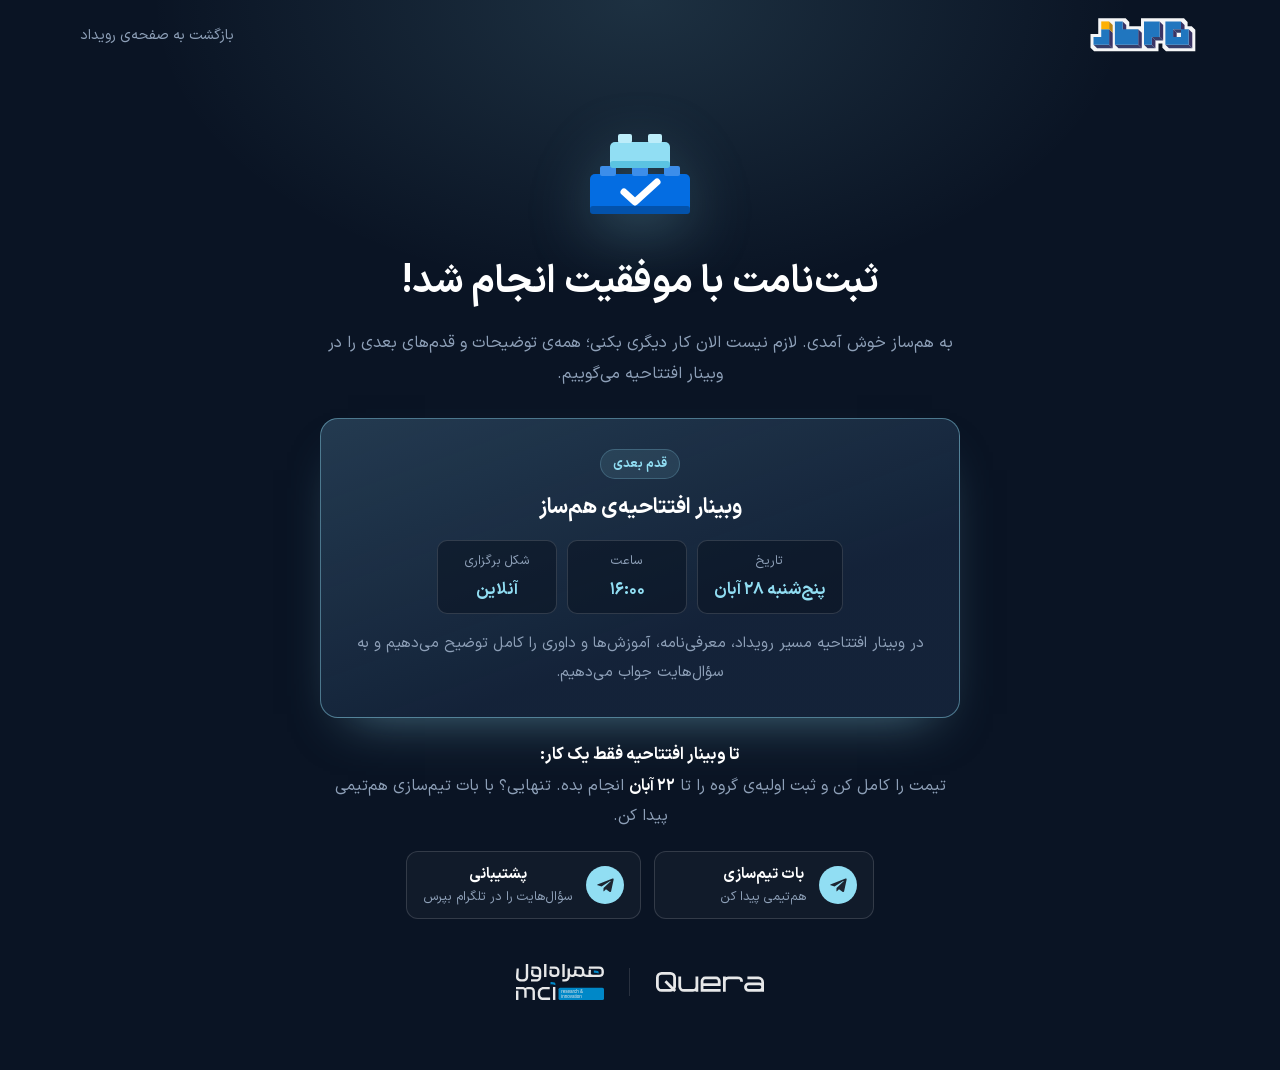
==== success.html @ f6aba2a2 "Rename opening to opening webinar; unify sponsor logos with the dark theme Co-Authored-By: Claude Op" ====
<!doctype html>
<html lang="fa" dir="rtl">
<head>
  <meta charset="utf-8">
  <meta name="viewport" content="width=device-width, initial-scale=1">
  <title>ثبت‌نامت انجام شد | هم‌ساز</title>
  <meta name="robots" content="noindex">
  <meta name="theme-color" content="#0A1424">
  <link rel="icon" href="assets/logos/hamsaz-icon.svg" type="image/svg+xml">
  <link rel="preload" href="assets/fonts/IRANSansX-Regular.woff2" as="font" type="font/woff2" crossorigin>
  <link rel="preload" href="assets/fonts/IRANSansX-Bold.woff2" as="font" type="font/woff2" crossorigin>
  <link rel="stylesheet" href="assets/css/style.css">
</head>
<body class="done-page">

  <header class="nav is-scrolled" id="nav">
    <div class="container nav__inner done__nav">
      <a href="./" class="brand" aria-label="هم‌ساز">
        <img src="assets/logos/hamsaz-logo.svg" alt="هم‌ساز" class="brand__logo" width="812" height="291">
      </a>
      <a href="./" class="done__back">بازگشت به صفحه‌ی رویداد</a>
    </div>
  </header>

  <main class="done">
    <div class="container done__inner">
      <div class="done__badge" aria-hidden="true">
        <svg viewBox="0 0 120 96">
          <!-- two stacked bricks with a check -->
          <rect x="10" y="44" width="100" height="40" rx="5" fill="#046DE2"/>
          <rect x="10" y="76" width="100" height="8" rx="3" fill="#0352AB"/>
          <rect x="20" y="36" width="16" height="10" rx="2" fill="#3D8EEA"/>
          <rect x="52" y="36" width="16" height="10" rx="2" fill="#3D8EEA"/>
          <rect x="84" y="36" width="16" height="10" rx="2" fill="#3D8EEA"/>
          <rect x="30" y="12" width="60" height="26" rx="5" fill="#91DEF3"/>
          <rect x="30" y="31" width="60" height="7" rx="3" fill="#5BC3E2"/>
          <rect x="38" y="4" width="14" height="9" rx="2" fill="#BDEDFA"/>
          <rect x="68" y="4" width="14" height="9" rx="2" fill="#BDEDFA"/>
          <path d="M44 62 l11 10 l22 -20" fill="none" stroke="#fff" stroke-width="7" stroke-linecap="round" stroke-linejoin="round"/>
        </svg>
      </div>

      <h1 class="done__title">ثبت‌نامت با موفقیت انجام شد!</h1>
      <p class="done__lead">به هم‌ساز خوش آمدی. لازم نیست الان کار دیگری بکنی؛ همه‌ی توضیحات و قدم‌های بعدی را در وبینار افتتاحیه می‌گوییم.</p>

      <section class="webinar" aria-label="وبینار افتتاحیه">
        <span class="label-brick">قدم بعدی</span>
        <h2>وبینار افتتاحیه‌ی هم‌ساز</h2>
        <dl class="webinar__when">
          <div><dt>تاریخ</dt><dd>پنج‌شنبه ۲۸ آبان</dd></div>
          <div><dt>ساعت</dt><dd>۱۶:۰۰</dd></div>
          <div><dt>شکل برگزاری</dt><dd>آنلاین</dd></div>
        </dl>
        <p>در وبینار افتتاحیه مسیر رویداد، معرفی‌نامه، آموزش‌ها و داوری را کامل توضیح می‌دهیم و به سؤال‌هایت جواب می‌دهیم.</p>
      </section>

      <div class="done__todo">
        <h3>تا وبینار افتتاحیه فقط یک کار:</h3>
        <p>تیمت را کامل کن و ثبت اولیه‌ی گروه را تا <b>۲۲ آبان</b> انجام بده. تنهایی؟ با بات تیم‌سازی هم‌تیمی پیدا کن.</p>
      </div>

      <div class="footer__tg done__links">
        <a href="#" class="tg-link" data-link="teamBot">
          <span class="tg-link__icon" aria-hidden="true"><svg viewBox="0 0 24 24"><path d="M9.04 15.47 8.9 19.5c.47 0 .67-.2.91-.44l2.18-2.09 4.52 3.31c.83.46 1.42.22 1.64-.77l2.97-13.93c.27-1.23-.44-1.71-1.25-1.41L2.4 10.97c-1.2.47-1.18 1.14-.2 1.44l4.46 1.39 10.35-6.53c.49-.32.93-.14.56.18z"/></svg></span>
          <span class="tg-link__text"><b>بات تیم‌سازی</b><small>هم‌تیمی پیدا کن</small></span>
        </a>
        <a href="#" class="tg-link" data-link="supportTelegram">
          <span class="tg-link__icon" aria-hidden="true"><svg viewBox="0 0 24 24"><path d="M9.04 15.47 8.9 19.5c.47 0 .67-.2.91-.44l2.18-2.09 4.52 3.31c.83.46 1.42.22 1.64-.77l2.97-13.93c.27-1.23-.44-1.71-1.25-1.41L2.4 10.97c-1.2.47-1.18 1.14-.2 1.44l4.46 1.39 10.35-6.53c.49-.32.93-.14.56.18z"/></svg></span>
          <span class="tg-link__text"><b>پشتیبانی</b><small>سؤال‌هایت را در تلگرام بپرس</small></span>
        </a>
      </div>

      <div class="done__orgs">
        <img src="assets/logos/quera.svg" alt="کوئرا" class="logo-white">
        <span aria-hidden="true"></span>
        <img src="assets/logos/mci-ri.svg" alt="مرکز نوآوری همراه اول">
      </div>
    </div>
  </main>

  <script src="assets/js/main.js"></script>
</body>
</html>
---- assets/css/style.css ----
/* =========================================================
   هم‌ساز — رویداد استارتاپی کوئرا × همراه اول
   تم: تیره، با رنگ‌های کوئرا و آجرهای لگو
   ========================================================= */

:root {
  /* brand */
  --cyan: #91DEF3;      /* کوئرا — برند ۲۰۰ (رنگ اصلی تم دارک) */
  --cyan-d: #5BC3E2;
  --cyan-l: #BDEDFA;
  --teal: #0E7EAA;      /* کوئرا — برند ۵۰۰ */
  --teal-d: #005A80;
  --teal-l: #1B8FBF;
  --blue: #046DE2;      /* همراه اول */
  --blue-d: #0352AB;
  --blue-l: #3D8EEA;

  /* dark surfaces */
  --bg: #0A1424;
  --bg-2: #0D1A2D;
  --surface: #111F35;
  --surface-2: #172A45;
  --line: rgba(255, 255, 255, .08);
  --line-2: rgba(255, 255, 255, .14);
  --text: #E6EEF8;
  --muted: #8EA0B8;
  --ink: #1D2531;       /* متن روی دکمه‌ی برند در تم دارک */
  --danger: #FF6B7A;

  --radius: 14px;
  --gutter: clamp(20px, 6.25vw, 80px); /* فاصله‌ی محتوا از لبه‌ی صفحه */
  --ease: cubic-bezier(.2, .8, .2, 1);

  /* one stud, used as a mask tile (26px wide) */
  --stud: url("data:image/svg+xml,%3Csvg xmlns='http://www.w3.org/2000/svg' width='26' height='9'%3E%3Crect x='5' y='0' width='16' height='12' rx='3'/%3E%3C/svg%3E");
}

/* IRANSansX — فونت رسمی کوئرا */
@font-face { font-family: "IRANSansX"; src: url("../fonts/IRANSansX-Light.woff2") format("woff2"); font-weight: 300; font-display: swap; }
@font-face { font-family: "IRANSansX"; src: url("../fonts/IRANSansX-Regular.woff2") format("woff2"); font-weight: 400; font-display: swap; }
@font-face { font-family: "IRANSansX"; src: url("../fonts/IRANSansX-Medium.woff2") format("woff2"); font-weight: 500; font-display: swap; }
@font-face { font-family: "IRANSansX"; src: url("../fonts/IRANSansX-Bold.woff2") format("woff2"); font-weight: 700; font-display: swap; }

*, *::before, *::after { box-sizing: border-box; }
html { scroll-behavior: smooth; scroll-padding-top: 80px; overflow-x: clip; color-scheme: dark; }
body {
  margin: 0;
  font-family: "IRANSansX", Tahoma, sans-serif;
  color: var(--text);
  background: var(--bg);
  line-height: 1.9;
  overflow-x: clip;
  -webkit-font-smoothing: antialiased;
}
img { max-width: 100%; display: block; }
a { color: inherit; text-decoration: none; }
h1, h2, h3 { margin: 0; line-height: 1.35; color: #fff; }
p { margin: 0; }
ul, ol, dl, dd { margin: 0; padding: 0; list-style: none; }
b { color: #fff; }
[hidden] { display: none !important; }
::selection { background: var(--cyan); color: var(--ink); }

.container { width: min(1200px, 100% - 2 * var(--gutter)); margin-inline: auto; }
.container--narrow { width: min(800px, 100% - 2 * var(--gutter)); }

/* logos are dark/colored artwork; show them as white on the dark theme */
.logo-white { filter: brightness(0) invert(1); }

/* ---------- brick ---------- */
.brick {
  --c: var(--blue); --d: var(--blue-d); --l: var(--blue-l); --fg: #fff;
  --w: 2;
  position: relative; display: inline-grid; place-items: center;
  width: calc(var(--w) * 26px); height: 24px; margin-top: 9px;
  background: var(--c); color: var(--fg); font-weight: 700; line-height: 1;
  border-radius: 4px;
  box-shadow: inset 0 -5px 0 var(--d), inset 0 1px 0 rgba(255, 255, 255, .25);
}
.brick::before {
  content: ""; position: absolute; left: 0; right: 0; top: -8px; height: 9px;
  background: linear-gradient(var(--l), var(--c));
  -webkit-mask: var(--stud) 0 0 / 26px 9px space no-repeat;
  mask: var(--stud) 0 0 / 26px 9px space no-repeat;
}
.brick--cyan { --c: var(--cyan); --d: var(--cyan-d); --l: var(--cyan-l); --fg: var(--ink); }
.brick--teal { --c: var(--teal); --d: var(--teal-d); --l: var(--teal-l); }
.brick--slate { --c: #24395A; --d: #1A2B45; --l: #304A70; --fg: var(--text); }

.brick-stack { display: inline-grid; justify-items: start; }
.brick-stack .brick:first-child { z-index: 1; }
.brick-stack .brick + .brick { margin-top: 0; }

.label-brick {
  display: inline-block; padding: .2rem .75rem; font-size: .8rem; font-weight: 700; line-height: 1.7;
  background: rgba(145, 222, 243, .1); color: var(--cyan); border: 1px solid rgba(145, 222, 243, .22); border-radius: 999px;
}

/* ---------- buttons ----------
   ارتفاع‌ها مضرب ۸: کوچک ۳۲، معمولی ۴۰، بزرگ ۴۸ پیکسل */
.btn {
  --c: var(--surface-2); --fg: var(--text);
  display: inline-flex; align-items: center; justify-content: center; gap: .5rem;
  height: 40px; padding: 0 1.25rem; margin: 0;
  font: inherit; font-size: .95rem; font-weight: 500; line-height: 1; color: var(--fg); background: var(--c);
  border: 0; border-radius: 8px; cursor: pointer; white-space: nowrap;
  transition: transform .2s var(--ease), box-shadow .2s var(--ease), filter .2s, background .2s;
}
.btn:hover { transform: translateY(-1px); filter: brightness(1.08); }
.btn:active { transform: translateY(0); filter: brightness(.96); }
.btn:focus-visible { outline: 2px solid var(--cyan); outline-offset: 3px; }
.btn--primary { --c: var(--cyan); --fg: var(--ink); box-shadow: 0 10px 30px -12px rgba(145, 222, 243, .55); }
.btn--primary:hover { box-shadow: 0 14px 34px -12px rgba(145, 222, 243, .7); }
.btn--ghost { --c: transparent; box-shadow: inset 0 0 0 1px var(--line-2); }
.btn--ghost:hover { --c: rgba(255, 255, 255, .05); }
.btn--sm { height: 32px; padding: 0 .9rem; font-size: .88rem; border-radius: 6px; }
.btn--lg { height: 48px; padding: 0 1.6rem; font-size: 1rem; }
.btn--block { width: 100%; }

/* ---------- nav ---------- */
.nav { position: fixed; inset: 0 0 auto 0; z-index: 50; padding: 16px 0; transition: background .25s, box-shadow .25s, padding .25s; }
.nav.is-scrolled { background: rgba(10, 20, 36, .85); backdrop-filter: blur(14px); box-shadow: 0 1px 0 var(--line); padding: 8px 0; }
.nav__inner { display: flex; align-items: center; justify-content: space-between; gap: 1rem; }
.brand { display: inline-flex; align-items: center; gap: .55rem; }
.brand__logo { height: 40px; width: auto; }
.nav__links { display: flex; align-items: center; justify-content: flex-start; gap: .2rem; flex: 1; margin-inline-start: 1.5rem; }
.nav__links a:not(.btn) { font-weight: 500; font-size: .95rem; padding: .35rem .8rem; border-radius: 6px; color: var(--muted); transition: color .2s, background .2s; }
.nav__links a:not(.btn):hover { color: #fff; background: rgba(255, 255, 255, .05); }
.nav__cta { margin-inline-start: auto; }
.nav__burger { display: none; width: 44px; height: 44px; padding: 11px; background: none; border: 0; cursor: pointer; }
.nav__burger span { display: block; height: 2px; background: var(--text); border-radius: 2px; margin: 5px 0; }
.nav__cta-mobile { display: none; }

/* ---------- hero ---------- */
.hero {
  position: relative; padding: 104px 0 48px; overflow: hidden;
  /* هیرو تا پایین نمای اول کشیده می‌شود تا نوار برگزارکنندگان درست زیر آن، در لبه‌ی پایین صفحه، دیده شود */
  min-height: calc(100svh - var(--orgs-h, 100px)); display: flex; flex-direction: column; justify-content: center;
  background:
    radial-gradient(700px 420px at 20% 30%, rgba(145, 222, 243, .14), transparent 70%),
    radial-gradient(600px 400px at 85% 10%, rgba(4, 109, 226, .18), transparent 70%),
    var(--bg);
}
.hero::before {
  /* faint baseplate studs */
  content: ""; position: absolute; inset: 0; pointer-events: none;
  background-image: radial-gradient(rgba(255, 255, 255, .06) 1.6px, transparent 2px);
  background-size: 28px 28px;
  mask-image: radial-gradient(ellipse at 30% 40%, #000 10%, transparent 65%);
  -webkit-mask-image: radial-gradient(ellipse at 30% 40%, #000 10%, transparent 65%);
}
.hero__inner { position: relative; display: grid; grid-template-columns: max-content minmax(0, 1fr); gap: 3rem; align-items: center; }
.hero__title {
  font-size: clamp(2.1rem, 5vw, 3.25rem); font-weight: 700; line-height: 1.4; white-space: nowrap;
  margin: 1.1rem 0 .9rem; color: #fff;
}
.hero .label-brick { font-weight: 400; }
.hero__title em {
  font-style: normal; color: var(--cyan);
  background: linear-gradient(270deg, var(--cyan-l) 0%, var(--cyan) 40%, var(--blue-l) 100%);
  -webkit-background-clip: text; background-clip: text; -webkit-text-fill-color: transparent;
}
.hero__alt { display: inline-block; margin-top: 1rem; color: var(--muted); font-size: 13px; }
.hero__alt a { color: var(--cyan); text-decoration: underline; text-underline-offset: 4px; }
.hero__lead { font-size: 1.125rem; color: var(--muted); max-width: 34rem; }
.hero__actions { display: flex; flex-wrap: wrap; gap: .75rem; margin-top: 2rem; }
.orgs { border-block: 1px solid var(--line); background: rgba(255, 255, 255, .015); }
.orgs__inner { display: flex; flex-wrap: wrap; align-items: center; justify-content: center; gap: .8rem 2rem; padding-block: 1.6rem; }
.orgs__label { color: var(--muted); font-size: .85rem; }
.partners__logos { display: flex; align-items: center; gap: 1.6rem; }
.partners__quera { height: 26px; width: auto; }
.partners__hamrah { height: 46px; width: auto; }
.partners__dot { width: 1px; height: 34px; background: var(--line-2); }

.hero__visual { display: grid; place-items: center end; } /* در RTL یعنی چسبیده به لبه‌ی چپ گرید */
.rocket-svg { width: min(300px, 100%); height: auto; overflow: visible; filter: drop-shadow(0 30px 40px rgba(145, 222, 243, .12)); }
.rocket { animation: hover 3.5s ease-in-out infinite; }
@keyframes hover { 50% { transform: translateY(-10px); } }
.flame { transform-box: fill-box; transform-origin: top center; animation: flame .35s ease-in-out infinite alternate; }
@keyframes flame { to { transform: scaleY(.8) scaleX(.92); } }
.float-a { animation: float 6s ease-in-out infinite; opacity: .9; }
.float-b { animation: float 5s ease-in-out infinite reverse; opacity: .9; }
@keyframes float { 50% { transform: translateY(-8px); } }

/* ---------- sections ---------- */
.section { padding: 84px 0; }
.section--tint { background: var(--bg-2); border-block: 1px solid var(--line); }
.section__head { text-align: center; max-width: 660px; margin: 0 auto 2.4rem; }
.section__head h2 { font-size: clamp(1.5rem, 3.4vw, 2.2rem); font-weight: 700; margin: .9rem 0 .6rem; }
.section__head p { color: var(--muted); font-size: 1.02rem; }

.card {
  background: var(--surface); border: 1px solid var(--line); border-radius: var(--radius); padding: 1.7rem;
  transition: transform .25s var(--ease), border-color .25s, background .25s;
}
.card:hover { transform: translateY(-3px); border-color: rgba(145, 222, 243, .35); background: var(--surface-2); }

/* about */
.features { display: grid; grid-template-columns: repeat(5, 1fr); gap: 1.5rem; text-align: center; }
.features li { display: grid; justify-items: center; gap: .1rem; }
.features .brick { margin-bottom: .6rem; }
.features b { font-weight: 700; }
.features small { color: var(--muted); font-size: .88rem; }

/* tracks */
.tracks { display: grid; grid-template-columns: repeat(3, 1fr); gap: 1.2rem; }
.track h3 { font-size: 1.1rem; font-weight: 700; margin: 1rem 0 .4rem; display: flex; flex-wrap: wrap; align-items: baseline; gap: .5rem; }
.track h3 small { font-size: .75rem; font-weight: 500; color: var(--cyan); direction: ltr; letter-spacing: .3px; }
.track p { color: var(--muted); font-size: .93rem; }
.track--open { border-style: dashed; border-color: var(--line-2); background: transparent; }

/* timeline */
.timeline { position: relative; --p: 0; }
.timeline::before, .timeline::after {
  content: ""; position: absolute; right: 26px; width: 2px; margin-right: -1px; top: 24px;
}
.timeline::before { bottom: 24px; background: var(--line-2); }
.timeline::after { height: calc(var(--p) * (100% - 48px)); background: linear-gradient(var(--teal), var(--cyan)); box-shadow: 0 0 12px rgba(145, 222, 243, .5); transition: height .1s linear; }
.step { position: relative; display: grid; grid-template-columns: 52px 1fr auto; gap: 1.4rem; align-items: start; padding-bottom: 1.6rem; }
.step:last-child { padding-bottom: 0; }
.step__num { --w: 2; height: 34px; font-size: 1rem; z-index: 1; transition: background .3s, color .3s; }
.step:not(.is-active) .step__num { --c: var(--surface-2); --d: #0F1E33; --l: #22385A; --fg: var(--muted); }
.step h3 { font-size: 1.08rem; font-weight: 700; }
.step p { color: var(--muted); font-size: .94rem; }
.step time { font-size: .8rem; color: var(--muted); border: 1px solid var(--line-2); padding: .05rem .7rem; border-radius: 999px; white-space: nowrap; margin-top: .3rem; }


/* faq */
.faq { display: grid; gap: .7rem; }
.qa { background: var(--surface); border: 1px solid var(--line); border-radius: 12px; transition: border-color .2s; }
.qa[open] { border-color: rgba(145, 222, 243, .3); }
.qa summary {
  list-style: none; cursor: pointer; padding: 1rem 1.3rem; font-weight: 700; color: #fff;
  display: flex; justify-content: space-between; align-items: center; gap: 1rem;
}
.qa summary::-webkit-details-marker { display: none; }
.qa summary::after {
  content: "+"; flex: none; width: 28px; height: 28px; border-radius: 6px; display: grid; place-items: center;
  background: rgba(255, 255, 255, .05); color: var(--cyan); font-size: 1.2rem; transition: transform .25s var(--ease), background .25s, color .25s;
}
.qa[open] summary::after { transform: rotate(45deg); background: var(--cyan); color: var(--ink); }
.qa p { padding: 0 1.3rem 1.2rem; color: var(--muted); }

/* footer */
.footer { background: #070F1C; padding: 90px 0 2rem; border-top: 1px solid var(--line); }
.cta { text-align: center; display: grid; justify-items: center; gap: 1rem; padding-bottom: 4rem; }
.cta p { color: var(--muted); max-width: 32rem; }
.cta h2 { font-size: clamp(1.7rem, 4vw, 2.5rem); font-weight: 700; }
.footer__orgs { display: flex; align-items: center; gap: 1.6rem; margin-top: 1.2rem; }
.footer__orgs a { transition: opacity .2s; }
.footer__orgs a:hover img { opacity: 1; }
.footer__orgs img { height: 22px; width: auto; }
.footer__orgs a + a img { height: 38px; }

/* ---------- content blocks added from the event brief ---------- */
.key-dates { display: flex; flex-wrap: wrap; align-items: center; row-gap: .4rem; margin-top: 1.4rem; }
.key-dates > div { display: flex; align-items: baseline; gap: .4rem; padding-inline: 1rem; line-height: 1.6; }
.key-dates > div:first-child { padding-inline-start: 0; }
.key-dates > div + div { border-inline-start: 1px solid var(--line-2); }
.key-dates dt { font-size: .85rem; color: var(--muted); }
.key-dates dd { font-weight: 700; color: #fff; }

.infobar {
  position: relative; display: flex; flex-wrap: wrap; justify-content: center; gap: .6rem 0; margin-top: 3rem;
  background: rgba(17, 31, 53, .7); border: 1px solid var(--line); border-radius: var(--radius); padding: 1rem .6rem;
  backdrop-filter: blur(8px);
}
.infobar li { padding: .2rem 1.1rem; font-weight: 700; font-size: .95rem; color: #fff; }
.infobar li + li { border-inline-start: 1px solid var(--line-2); }

.about-grid { display: grid; grid-template-columns: repeat(3, 1fr); gap: 1.4rem; }
.stage-grid { display: grid; grid-template-columns: 1fr 1fr; gap: 1.4rem; align-items: start; }
.about-grid h3, .stage h3, .res-grid h3 { font-size: 1.2rem; font-weight: 700; margin: 1rem 0 .4rem; }
.about-grid p, .res-grid p { color: var(--muted); }
.subhead { text-align: center; font-size: 1.2rem; font-weight: 700; margin: 3.5rem 0 1.8rem; }

.who-grid { display: grid; grid-template-columns: repeat(3, 1fr); gap: 1.4rem; }
.who { display: grid; gap: 1rem; align-content: start; }
.who h3 { font-size: 1.1rem; font-weight: 700; margin-bottom: .3rem; }
.who p { color: var(--muted); font-size: .95rem; }


.stage { display: grid; align-content: start; justify-items: start; }
.stage__list { display: grid; gap: .3rem; margin-bottom: 1.2rem; color: var(--muted); }
.stage__list li::before {
  content: ""; display: inline-block; width: 6px; height: 6px; border-radius: 1px; background: var(--cyan); margin-inline-end: .6rem; vertical-align: middle;
}
.tick-list li { position: relative; padding-inline-start: 1rem; }
.tick-list li::before {
  content: ""; position: absolute; inset-inline-start: 0; top: .78em; width: 6px; height: 6px; border-radius: 1px; background: var(--cyan);
}
.stage__facts { display: flex; flex-wrap: wrap; gap: .6rem 1.6rem; margin-bottom: 1rem; }
.stage__facts dt { font-size: .78rem; color: var(--muted); }
.stage__facts dd { font-weight: 700; }
.note { text-align: center; color: var(--muted); font-size: .92rem; margin-top: 2rem; }

.eval-grid { display: grid; grid-template-columns: 1fr 1fr; gap: 1.4rem; align-items: start; }
.eval__step {
  display: grid; place-items: center; width: 34px; height: 34px; border-radius: 8px;
  background: rgba(145, 222, 243, .12); color: var(--cyan); font-weight: 700;
}
.eval h3 { font-size: 1.12rem; font-weight: 700; margin: .9rem 0 .7rem; }
.tick-list { display: grid; gap: .35rem; color: var(--muted); font-size: .95rem; }

.res-grid { display: grid; grid-template-columns: repeat(3, 1fr); gap: 1.4rem; }
.chips { display: flex; flex-wrap: wrap; gap: .5rem; }
.chips li { font-size: .86rem; padding: .15rem .75rem; border-radius: 999px; border: 1px solid var(--line-2); color: var(--text); }


.rules__more { text-align: center; margin-top: 1.6rem; }
.rules__more a, .qa a { color: var(--cyan); }

.org-logos { display: flex; justify-content: center; align-items: center; gap: 3rem; margin-bottom: 2.6rem; flex-wrap: wrap; }
.org-logos img:first-child { height: 34px; width: auto; }
.org-logos img:last-child { height: 60px; width: auto; }
.org-logos span { width: 1px; height: 44px; background: var(--line-2); }
.records__intro { text-align: center; color: var(--muted); margin-bottom: 1.2rem; }
.records { display: grid; grid-template-columns: repeat(3, 1fr); gap: 1.4rem; text-align: center; }
.records > div { padding: 1.4rem; border: 1px solid var(--line); border-radius: var(--radius); background: var(--surface); }
.records dt { color: var(--muted); font-size: .92rem; margin-bottom: .3rem; }
.records dd { color: var(--muted); font-size: .9rem; }
.records b { display: block; font-size: 2rem; font-weight: 700; color: var(--cyan); line-height: 1.4; }

.footer__grid { display: grid; grid-template-columns: 2fr 1fr; gap: 2rem; border-top: 1px solid var(--line); padding-top: 2rem; }
.footer__links { display: grid; gap: .5rem; align-content: start; }
.footer__links a { color: var(--muted); font-size: .92rem; transition: color .2s; }
.footer__links a:hover { color: #fff; }

/* ---------- v2 content blocks ---------- */
.notice {
  margin: 2rem auto 0; max-width: 820px; text-align: center; color: var(--muted); font-size: .95rem;
  background: rgba(145, 222, 243, .06); border: 1px solid rgba(145, 222, 243, .2); border-radius: 12px; padding: .9rem 1.2rem;
}
.notice b { color: var(--cyan); }

.team-grid { display: grid; grid-template-columns: 1fr 1fr; gap: 1.4rem; margin-top: 1.4rem; }
.team { display: grid; align-content: start; justify-items: start; gap: .5rem; }
.team h3 { font-size: 1.1rem; font-weight: 700; }
.team p { color: var(--muted); font-size: .95rem; }

.facts { display: grid; grid-template-columns: repeat(4, 1fr); gap: .8rem; margin-top: 1.4rem; }
.facts > div { background: rgba(255, 255, 255, .03); border: 1px solid var(--line); border-radius: 10px; padding: .7rem 1rem; }
.facts dt { font-size: .8rem; color: var(--muted); }
.facts dd { font-weight: 700; color: #fff; }

/* expandable details */
.more { margin-top: 1.4rem; background: var(--surface); border: 1px solid var(--line); border-radius: 12px; }
.more[open] { border-color: rgba(145, 222, 243, .3); }
.more > summary {
  list-style: none; cursor: pointer; padding: .85rem 1.2rem; font-weight: 700; color: var(--cyan);
  display: flex; justify-content: space-between; align-items: center; gap: 1rem;
}
.more > summary::-webkit-details-marker { display: none; }
.more > summary::after { content: "+"; flex: none; font-size: 1.2rem; line-height: 1; transition: transform .25s var(--ease); }
.more[open] > summary::after { transform: rotate(45deg); }
.more > summary:focus-visible { outline: 2px solid var(--cyan); outline-offset: 2px; border-radius: 10px; }
.more__body { padding: 0 1.2rem 1.2rem; }
.more__cols { display: grid; grid-template-columns: 1fr 1fr; gap: 1.4rem 2rem; }
.more h4 { color: #fff; font-size: .98rem; margin: .4rem 0 .5rem; }
.more h4:not(:first-child) { margin-top: 1.2rem; }
.more .tick-list { font-size: .92rem; }
.more__note { color: var(--muted); font-size: .88rem; margin-top: .8rem; }
.more__lead { color: var(--text); font-size: .92rem; margin: .4rem 0 .5rem; }
.more__lead:not(:first-of-type) { margin-top: 1rem; }
/* compact variant inside cards and steps */
.more--inline { margin-top: 1rem; background: transparent; border: 0; border-top: 1px dashed var(--line-2); border-radius: 0; width: 100%; }
.more--inline[open] { border-color: var(--line-2); }
.more--inline > summary { padding: .7rem 0 .2rem; font-size: .9rem; justify-content: flex-start; }
.more--inline > summary::after { font-size: 1rem; }
.more--inline > :not(summary) { margin-top: .5rem; }

.sub-list { display: grid; gap: .55rem; font-size: .88rem; color: var(--muted); }
.sub-list b { display: block; color: var(--text); font-weight: 700; font-size: .9rem; }

.track { display: flex; flex-direction: column; }
.track__ex { color: var(--muted); font-size: .93rem; }
.track__ex span { color: var(--cyan); font-weight: 700; }
.track__note { color: var(--text); font-size: .9rem; margin-top: .6rem; }
.track .more--inline { margin-top: auto; padding-top: .6rem; }
.track .more--inline > summary { padding-top: .8rem; }

/* timeline step content */
.step__body { min-width: 0; }
.step__facts { display: grid; gap: .25rem; margin-top: .35rem; font-size: .93rem; }
.step__facts > div { display: flex; gap: .5rem; }
.step__facts dt { flex: none; color: var(--cyan); font-weight: 700; min-width: 4.4rem; }
.step__facts dd { color: var(--muted); }
.step .more--inline .tick-list { font-size: .9rem; }

/* deliverables */
.stage > p { color: var(--muted); margin-bottom: .6rem; }
.stage > .tick-list { margin-bottom: .4rem; }
.stage .btn { margin-top: 1.2rem; }
.q-list { counter-reset: q; display: grid; gap: .6rem; font-size: .88rem; color: var(--muted); }
.q-list li { counter-increment: q; position: relative; padding-inline-start: 2rem; }
.q-list li::before {
  content: counter(q, persian); position: absolute; inset-inline-start: 0; top: .1rem;
  width: 1.45rem; height: 1.45rem; border-radius: 5px; display: grid; place-items: center;
  background: rgba(145, 222, 243, .12); color: var(--cyan); font-weight: 700; font-size: .78rem; line-height: 1;
}
.q-list b { display: block; color: var(--text); font-size: .9rem; }
.q-list--compact { gap: .35rem; }
.claim { display: grid; gap: .5rem; font-size: .88rem; }
.claim li { border-radius: 10px; padding: .6rem .9rem; color: var(--muted); border: 1px solid var(--line); }
.claim b { display: block; font-size: .82rem; }
.claim--good { background: rgba(145, 222, 243, .06); }
.claim--good b { color: var(--cyan); }
.claim--bad b { color: var(--danger); }

/* training */
.res-grid > .card > p:not(.res__who) { color: var(--muted); }
.res-grid .card b { color: #fff; }
.res__who { color: var(--cyan); font-size: .88rem; font-weight: 500; margin: -.1rem 0 .9rem; }
.ws-list { display: grid; gap: .55rem; counter-reset: ws; }
.ws-list[start="4"] { counter-reset: ws 3; }
.ws-list li { counter-increment: ws; display: grid; grid-template-columns: 1.6rem 1fr auto; gap: .6rem; align-items: baseline; font-size: .93rem; }
.ws-list li::before { content: counter(ws, persian); color: var(--cyan); font-weight: 700; }
.ws-list b { font-weight: 500; color: var(--text) !important; }
.ws-list time { color: var(--muted); font-size: .8rem; white-space: nowrap; }

/* evaluation */
.eval h3 { display: flex; flex-wrap: wrap; align-items: baseline; gap: .2rem .7rem; }
.eval h3 small { font-size: .82rem; font-weight: 500; color: var(--cyan); }
.crit { display: grid; gap: .6rem; }
.crit li { display: grid; grid-template-columns: minmax(0, 11rem) 1fr 2rem; gap: .4rem .8rem; align-items: center; font-size: .92rem; }
.crit span { color: var(--text); }
.crit i { height: 10px; border-radius: 3px; background: rgba(255, 255, 255, .06); position: relative; overflow: hidden; }
.crit i::after { content: ""; position: absolute; inset-block: 0; inset-inline-start: 0; width: calc(var(--v) * 5%); background: linear-gradient(90deg, var(--teal), var(--cyan)); border-radius: 3px; }
.crit b { text-align: end; color: var(--cyan); }
.eval__note { color: var(--muted); font-size: .86rem; margin-top: 1rem; }
.split { display: flex; gap: 4px; margin-bottom: 1rem; }
.split span { flex: var(--v) 1 0; display: grid; place-items: center; height: 36px; border-radius: 6px; font-weight: 700; }
.split span:first-child { background: var(--cyan); color: var(--ink); }
.split span:last-child { background: var(--blue); color: #fff; }
.split-legend { display: grid; grid-template-columns: 1fr 1fr; gap: 1.2rem; }
.split-legend > div > b { display: block; margin-bottom: .3rem; }
.split-legend > div:first-child > b { color: var(--cyan); }
.split-legend > div:last-child > b { color: var(--blue-l); }
.split-legend p { color: var(--muted); font-size: .9rem; margin-bottom: .4rem; }
.split-legend .tick-list { font-size: .9rem; }

/* support tiers */
.tiers { display: grid; grid-template-columns: repeat(3, 1fr); gap: 1.4rem; align-items: end; }
.tier { background: var(--surface); border: 1px solid var(--line); border-radius: var(--radius); padding: 1.4rem; display: grid; gap: .8rem; height: 100%; align-content: start; }
.tier--top { border-color: rgba(145, 222, 243, .35); }
.tier h3 { font-size: 1.08rem; font-weight: 700; }
.tier .tick-list { font-size: .93rem; }
.tier__stack { display: grid; justify-items: start; }
.tier__stack .brick { width: 7.5rem; height: 30px; margin-top: 0; border-radius: 5px; }
.tier__stack .brick:first-child { margin-top: 9px; }
.tier__stack .brick + .brick::before { display: none; }
.tier__stack em { font-style: normal; font-weight: 700; }

.footer__updated { color: var(--muted); font-size: .8rem; margin-top: 1.6rem; text-align: center; }

/* mobile sticky register button */
.sticky-cta {
  display: none; position: fixed; inset: auto 0 0 0; z-index: 40; padding: .75rem var(--gutter) calc(.75rem + env(safe-area-inset-bottom));
  background: rgba(10, 20, 36, .92); backdrop-filter: blur(12px); border-top: 1px solid var(--line);
}
.sticky-cta .btn { margin-top: 0; }

/* ---------- v3: compact layout ---------- */
.card h3:has(> .brick:first-child) { display: flex; align-items: center; gap: .7rem; }
.card h3 > .brick:first-child { flex: none; margin-top: 8px; height: 22px; }
.track h3 { margin: 0 0 .5rem; }
.stage h3, .res-grid h3 { margin: 0 0 .7rem; }
.res-grid h3 { margin-bottom: .3rem; }

.who { position: relative; display: block; }
.who h3 { font-size: 1.08rem; margin-bottom: .5rem; }
.who__tag {
  position: absolute; inset-block-start: -.7rem; inset-inline-start: 1.2rem;
  font-size: .72rem; font-weight: 700; color: var(--ink); background: var(--cyan); border-radius: 5px; padding: .05rem .5rem;
}
.fine { text-align: center; color: var(--muted); font-size: .88rem; margin-top: 1rem; }

.panel {
  display: grid; grid-template-columns: 1.35fr 1fr; gap: 1.6rem; align-items: center; margin-top: 1.6rem;
  background: var(--surface); border: 1px solid var(--line); border-radius: var(--radius); padding: 1.5rem;
}
.panel__text h3 { font-size: 1.1rem; margin-bottom: .4rem; }
.panel__text p { color: var(--muted); font-size: .95rem; }
.panel .facts { grid-template-columns: 1fr 1fr; margin: 0; gap: .6rem; }

.rules { display: grid; grid-template-columns: repeat(3, 1fr); gap: 1rem; }
.rules > div { background: var(--surface); border: 1px solid var(--line); border-radius: 12px; padding: 1rem 1.2rem; }
.rules dt { color: var(--cyan); font-weight: 700; margin-bottom: .25rem; }
.rules dd { color: var(--muted); font-size: .92rem; line-height: 1.8; }
#rules .more, #rules .rules__more { max-width: 800px; margin-inline: auto; }
#rules .more { margin-top: 1.2rem; }

.footer__record { color: var(--muted); font-size: .82rem; text-align: center; margin-top: 2rem; line-height: 2; }
.footer__record b { color: var(--cyan); }
.footer__updated { margin-top: .4rem; }

@media (max-width: 960px) {
  .panel { grid-template-columns: 1fr; }
  .rules { grid-template-columns: 1fr 1fr; }
}
@media (max-width: 600px) {
  .section { padding: 56px 0; }
  .section__head { margin-bottom: 1.6rem; }
  .section__head p { font-size: .95rem; }
  .hero { padding: 96px 0 40px; }
  .infobar { margin-top: 2rem; }
  .rules { grid-template-columns: 1fr; gap: 0; background: var(--surface); border: 1px solid var(--line); border-radius: 12px; padding: .2rem 1.1rem; }
  .rules > div { background: none; border: 0; border-radius: 0; padding: .8rem 0; }
  .rules > div + div { border-top: 1px solid var(--line); }
  .rules dd { font-size: .9rem; }
  .container .infobar { display: grid; grid-template-columns: 1fr 1fr; gap: .4rem; padding: .8rem; }
  .container .infobar li { flex: none; padding: .3rem; font-size: .86rem; line-height: 1.6; display: grid; place-items: center; text-align: center; }
  .panel { padding: 1.2rem; }
  .panel .facts { grid-template-columns: 1fr 1fr; }
  .facts dd { font-size: .9rem; }
  .step { padding-bottom: 1.2rem; }
  .cta { padding-bottom: 2.6rem; }
  .footer { padding-top: 56px; }

  /* card rows become swipeable carousels with a peek of the next card */
  .container .swipe {
    display: grid; grid-auto-flow: column; grid-template-columns: none; grid-auto-columns: 84%;
    gap: .8rem; align-items: start; overflow-x: auto; overscroll-behavior-x: contain;
    scroll-snap-type: x mandatory; scroll-padding-inline: var(--gutter);
    margin-inline: calc(-1 * var(--gutter)); padding: .9rem var(--gutter) .9rem; scrollbar-width: none;
  }
  .swipe::-webkit-scrollbar { display: none; }
  .swipe > * { scroll-snap-align: start; }
  .swipe .card:hover { transform: none; }
  .container .tiers.swipe { align-items: stretch; }
  .swipe-hint { display: block; }
}
.swipe-hint { display: none; text-align: center; color: var(--muted); font-size: .78rem; margin-top: -.3rem; }

/* ---------- v4: lean landing ---------- */
.pills { display: flex; flex-wrap: wrap; justify-content: center; gap: .6rem; margin-top: 1.6rem; }
.pills li { font-size: .9rem; font-weight: 500; color: var(--text); border: 1px solid var(--line-2); background: rgba(255, 255, 255, .03); border-radius: 999px; padding: .3rem 1rem; }
.fields { display: grid; grid-template-columns: repeat(3, 1fr); gap: 1rem; }
.field { background: var(--surface); border: 1px solid var(--line); border-radius: 12px; padding: 1.1rem 1.3rem; transition: border-color .25s; }
.field:hover { border-color: rgba(145, 222, 243, .35); }
.field h3 { display: flex; align-items: center; gap: .6rem; font-size: 1.02rem; margin-bottom: .3rem; }
.field h3 .brick { flex: none; margin-top: 8px; height: 20px; }
.field p { color: var(--muted); font-size: .9rem; }
.field--open { border-style: dashed; background: transparent; }
.tier .tick-list li + li { margin-top: .25rem; }
@media (max-width: 960px) { .fields { grid-template-columns: 1fr 1fr; } }
@media (max-width: 600px) {
  .fields { grid-template-columns: 1fr; gap: .6rem; }
  .field { padding: .9rem 1.1rem; }
  .pills li { font-size: .84rem; }
}

/* hero CTAs: 56px on desktop */
@media (min-width: 961px) { .hero__actions .btn--lg { height: 56px; padding: 0 2rem; font-size: 1.05rem; border-radius: 10px; } }

/* موبایل: بدون نوار اسکرول (صفحه و کارت‌های کشیدنی)؛ اسکرول با لمس کار می‌کند */
@media (max-width: 760px) {
  html, body, .swipe { scrollbar-width: none; -ms-overflow-style: none; }
  html::-webkit-scrollbar, body::-webkit-scrollbar, .swipe::-webkit-scrollbar { display: none; width: 0; height: 0; }
}

/* هدر موبایل: منو راست، هم‌ساز وسط، ثبت‌نام چپ */
@media (max-width: 760px) {
  .nav__inner { display: grid; grid-template-columns: 1fr auto 1fr; align-items: center; gap: .5rem; }
  .nav__burger { order: 1; justify-self: start; margin-inline-start: -10px; }
  .brand { order: 2; justify-self: center; }
  .nav__cta-mobile { display: inline-flex; order: 3; justify-self: end; grid-column: 3; }
  .nav__links .nav__cta { display: none; }
}

/* تبلت و موبایل: ویژوال بین زیرعنوان و تاریخ‌ها؛ آیکون هم‌ساز در هدر پنهان */
@media (max-width: 960px) {
  .hero__text { display: contents; }
  .hero__inner { gap: 0; justify-items: center; }
  .hero__inner > * , .hero__text > * { order: 5; }
  .hero__text > .label-brick { order: 1; }
  .hero__text > .hero__title { order: 2; }
  .hero__text > .hero__lead { order: 3; }
  .hero__visual { order: 4; display: grid; place-items: center; margin-top: 1.2rem; }
  .rocket-svg { width: 170px; filter: drop-shadow(0 16px 24px rgba(145, 222, 243, .12)); }
  .hero__actions { width: 100%; }
}
@media (max-width: 760px) {
  .nav .brand { display: none; }
  /* هدر موبایل ۵۶ پیکسل است؛ محتوای هیرو ۲۴ پیکسل زیر آن شروع می‌شود */
  .nav, .nav.is-scrolled { padding: 8px 0; }
  .nav__burger { width: 40px; height: 40px; padding: 10px; }
  .nav__burger span { margin: 4px 0; }
  body .hero { padding-top: calc(56px + 20px); justify-content: flex-start; }
  /* فشرده‌سازی عمودی هیرو تا کل آن در ارتفاع ۷۰۰ پیکسل جا شود */
  body .hero__title { font-size: 28px; line-height: 1.45; margin: .6rem 0 .4rem; }
  body .hero__lead { font-size: 14px; line-height: 1.75; }
  body .hero__visual { margin-top: 24px; }
  body .rocket-svg { width: 170px; filter: drop-shadow(0 16px 24px rgba(145, 222, 243, .12)); }
  body .key-dates { margin-top: 24px; }
  body .hero__actions { margin-top: 24px; gap: .5rem; }
  body .hero__alt { margin-top: .6rem; font-size: 12px; }
  .hero__lead { font-size: 1rem; }
}

/* links whose final URL isn't set yet (see LINKS in main.js) */
a.is-pending { cursor: default; }
a.is-pending:not(.btn)::after { content: " (به‌زودی)"; font-size: .85em; }
.btn.is-pending:hover { transform: none; filter: none; }

/* ---------- reveal ---------- */
.reveal { opacity: 0; transform: translateY(18px); transition: opacity .7s var(--ease), transform .7s var(--ease); }
.reveal.is-in { opacity: 1; transform: none; }

/* ---------- responsive ---------- */
@media (max-width: 960px) {
  .hero__inner { grid-template-columns: 1fr; text-align: center; }
  .hero__title { white-space: normal; }
  .hero__lead { margin-inline: auto; }
  .hero__actions, .key-dates { justify-content: center; }
  .tracks { grid-template-columns: repeat(2, 1fr); }
  .features { grid-template-columns: repeat(3, 1fr); row-gap: 2rem; }
  .who-grid, .res-grid, .about-grid { grid-template-columns: 1fr 1fr; }
  .eval-grid, .stage-grid { grid-template-columns: 1fr; }
  .facts { grid-template-columns: 1fr 1fr; }
}
@media (max-width: 760px) {
  .nav__burger { display: block; }
  .nav__links {
    position: fixed; inset: 64px var(--gutter) auto var(--gutter); margin: 0; display: none; flex-direction: column; align-items: stretch;
    background: var(--surface); border: 1px solid var(--line-2); border-radius: 14px; padding: .8rem;
    box-shadow: 0 20px 40px -20px rgba(0, 0, 0, .7);
  }
  .nav__links.is-open { display: flex; }
  .nav__links a:not(.btn) { padding: .6rem 1rem; }
  .nav__cta { margin: .8rem 0 0; }
  .features { grid-template-columns: 1fr 1fr; row-gap: 2rem; }
  .about-grid, .records, .team-grid, .tiers, .more__cols { grid-template-columns: 1fr; }
  .sticky-cta:not([hidden]) { display: block; }
  body.has-sticky .footer { padding-bottom: 5.5rem; }
  .footer__grid { grid-template-columns: 1fr 1fr; }
  .footer__grid > div:first-child { grid-column: 1 / -1; }
  .infobar { justify-content: flex-start; }
  .infobar li { flex: 1 1 100%; border: 0 !important; text-align: center; }
}
@media (max-width: 600px) {
  .section { padding: 76px 0; }
  .hero { padding: 88px 0 32px; --orgs-h: 118px; }
  .hero__actions { margin-top: 1.5rem; }
  .orgs__inner { flex-direction: column; padding-block: 1.2rem; }
  .org-logos { gap: 1.6rem; }
  .org-logos span { display: none; }
  .org-logos img:first-child { height: 26px; }
  .org-logos img:last-child { height: 46px; }
  .partners__logos { gap: 1.2rem; }
  .partners__quera { height: 22px; }
  .partners__hamrah { height: 40px; }
  .key-dates > div { flex-direction: column; align-items: center; gap: 0; padding-inline: .9rem; }
  .key-dates > div:first-child { padding-inline-start: .9rem; }
  .infobar { padding: .6rem; }
  .infobar li { font-size: .9rem; padding: .15rem .6rem; }
  .tracks { grid-template-columns: 1fr; }
  .who-grid, .eval-grid, .res-grid { grid-template-columns: 1fr; }
  .facts { grid-template-columns: 1fr; }
  .card { padding: 1.3rem; }
  .split-legend { grid-template-columns: 1fr; }
  .crit li { grid-template-columns: 1fr 2.2rem; }
  .crit i { grid-column: 1 / -1; grid-row: 2; }
  .hero__actions .btn { flex: 1 1 100%; }
  .step { grid-template-columns: 52px 1fr; }
  .step__num { grid-row: 1 / span 2; }
  .step time { grid-column: 2; grid-row: 1; justify-self: start; margin-top: 0; }
  .step__body { grid-column: 2; grid-row: 2; }
  .step { row-gap: .4rem; }
}

/* ---------- next steps / webinar ---------- */
.next__steps { display: grid; grid-template-columns: repeat(3, 1fr); gap: 1.2rem; counter-reset: none; }
.next__step {
  position: relative; background: var(--surface); border: 1px solid var(--line); border-radius: var(--radius);
  padding: 1.6rem 1.5rem 1.5rem; display: grid; align-content: start; gap: .5rem;
}
.next__num { --w: 2; height: 32px; font-size: 1rem; margin-bottom: .4rem; }
.next__step h3 { font-size: 1.1rem; font-weight: 700; }
.next__step p { color: var(--muted); font-size: .95rem; }
.next__step p b { color: #fff; }
.next__step a { color: var(--cyan); text-decoration: underline; text-underline-offset: 4px; }
.next__step--webinar {
  border-color: rgba(145, 222, 243, .45);
  background: linear-gradient(160deg, rgba(145, 222, 243, .12), rgba(145, 222, 243, .02) 60%), var(--surface);
  box-shadow: 0 20px 40px -24px rgba(145, 222, 243, .45);
}
.next__when { display: flex; align-items: baseline; gap: .6rem; }
.next__when b { font-size: 1.5rem; color: var(--cyan) !important; }
.next__when span { color: #fff; font-weight: 500; }

/* ---------- footer Telegram links ---------- */
.footer__grid { align-items: center; grid-template-columns: 1fr auto; }
.footer__tg { display: flex; flex-wrap: wrap; gap: .8rem; justify-content: flex-end; }
.tg-link {
  display: flex; align-items: center; gap: .8rem; min-width: 220px;
  padding: .75rem 1rem; border-radius: 12px; border: 1px solid var(--line-2);
  background: rgba(255, 255, 255, .03); color: var(--text);
  transition: border-color .2s, background .2s, transform .2s var(--ease);
}
.tg-link:hover { border-color: rgba(145, 222, 243, .5); background: rgba(145, 222, 243, .08); transform: translateY(-2px); }
.tg-link__icon {
  flex: none; display: grid; place-items: center; width: 38px; height: 38px; border-radius: 50%;
  background: var(--cyan); color: var(--ink);
}
.tg-link__icon svg { width: 20px; height: 20px; fill: currentColor; margin-inline-start: -2px; }
.tg-link__text { display: grid; line-height: 1.5; }
.tg-link__text b { font-size: .95rem; color: #fff; }
.tg-link__text small { font-size: .8rem; color: var(--muted); }

@media (max-width: 960px) {
  .next__steps { grid-template-columns: 1fr; max-width: 560px; margin-inline: auto; }
}
@media (max-width: 760px) {
  .footer__grid { grid-template-columns: 1fr; justify-items: center; text-align: center; }
  .footer__grid > div:first-child { display: grid; justify-items: center; }
  .footer__tg { justify-content: center; width: 100%; }
  .tg-link { flex: 1 1 220px; text-align: start; }
}

/* ---------- success page (after registration) ---------- */
.done-page { min-height: 100svh; background:
  radial-gradient(700px 420px at 50% 0%, rgba(145, 222, 243, .14), transparent 70%), var(--bg); }
.done__nav { justify-content: space-between; }
.done__back { color: var(--muted); font-size: .9rem; transition: color .2s; }
.done__back:hover { color: #fff; }
.done { padding: 130px 0 70px; }
.done__inner { max-width: 640px; display: grid; justify-items: center; text-align: center; gap: 1.2rem; }
.done__badge svg { width: 120px; height: auto; filter: drop-shadow(0 18px 30px rgba(145, 222, 243, .25)); }
.done__title { font-size: clamp(1.6rem, 4.5vw, 2.4rem); font-weight: 700; }
.done__lead { color: var(--muted); font-size: 1.02rem; }
.webinar {
  width: 100%; margin-top: .6rem; padding: 1.8rem 1.6rem; border-radius: 18px; text-align: center;
  border: 1px solid rgba(145, 222, 243, .45);
  background: linear-gradient(160deg, rgba(145, 222, 243, .14), rgba(145, 222, 243, .02) 65%), var(--surface);
  box-shadow: 0 24px 50px -28px rgba(145, 222, 243, .5);
}
.webinar h2 { font-size: 1.35rem; font-weight: 700; margin: .9rem 0 1.1rem; }
.webinar__when { display: flex; justify-content: center; flex-wrap: wrap; gap: .6rem; margin-bottom: 1rem; }
.webinar__when > div { background: rgba(10, 20, 36, .6); border: 1px solid var(--line-2); border-radius: 10px; padding: .5rem 1rem; min-width: 120px; }
.webinar__when dt { font-size: .8rem; color: var(--muted); }
.webinar__when dd { font-weight: 700; color: var(--cyan); font-size: 1.05rem; }
.webinar p { color: var(--muted); font-size: .95rem; }
.done__todo { margin-top: .4rem; }
.done__todo h3 { font-size: 1.05rem; font-weight: 700; margin-bottom: .3rem; }
.done__todo p { color: var(--muted); }
.done__todo b { color: #fff; }
.done__links { justify-content: center; width: 100%; }
.done__orgs { display: flex; align-items: center; gap: 1.6rem; margin-top: 1.6rem; opacity: .9; }
.done__orgs img:first-child { height: 20px; width: auto; }
.done__orgs img:last-child { height: 36px; width: auto; }
.done__orgs span { width: 1px; height: 28px; background: var(--line-2); }
@media (max-width: 760px) {
  .done-page .nav__inner { display: flex; }
  .done-page .nav .brand { display: inline-flex; }
  .done-page .brand__logo { height: 32px; }
}
@media (max-width: 600px) {
  .done { padding: 100px 0 48px; }
  .done__back { font-size: .82rem; }
  .webinar { padding: 1.4rem 1rem; }
}

@media (prefers-reduced-motion: reduce) {
  *, *::before, *::after { animation: none !important; transition: none !important; }
  .reveal { opacity: 1; transform: none; }
  html { scroll-behavior: auto; }
}

.step--webinar h3 { color: var(--cyan); }

/* ---------- حامیان ---------- */
.sponsors { border-top: 1px solid var(--line); padding-block: 64px 72px; }
.sponsors .section__head { margin-bottom: 2rem; }
.sponsors__logos { display: grid; grid-template-columns: repeat(3, minmax(0, 200px)); justify-content: center; gap: 1rem; list-style: none; padding: 0; margin: 0; }
.sponsors__logos li { display: flex; align-items: center; justify-content: center; box-sizing: border-box; height: 150px; padding: 22px; background: var(--surface); border: 1px solid var(--line); border-radius: 12px; transition: border-color .25s; }
.sponsors__logos li:hover { border-color: rgba(145, 222, 243, .35); }
.sponsors__logos img { display: block; width: auto; height: auto; max-width: 100%; max-height: 100%; opacity: .88; transition: opacity .25s; }
.sponsors__logos li:hover img { opacity: 1; }
@media (max-width: 600px) {
  .sponsors { padding-block: 48px 56px; }
  .sponsors__logos { gap: .6rem; }
  .sponsors__logos li { height: 110px; padding: 14px; }
}
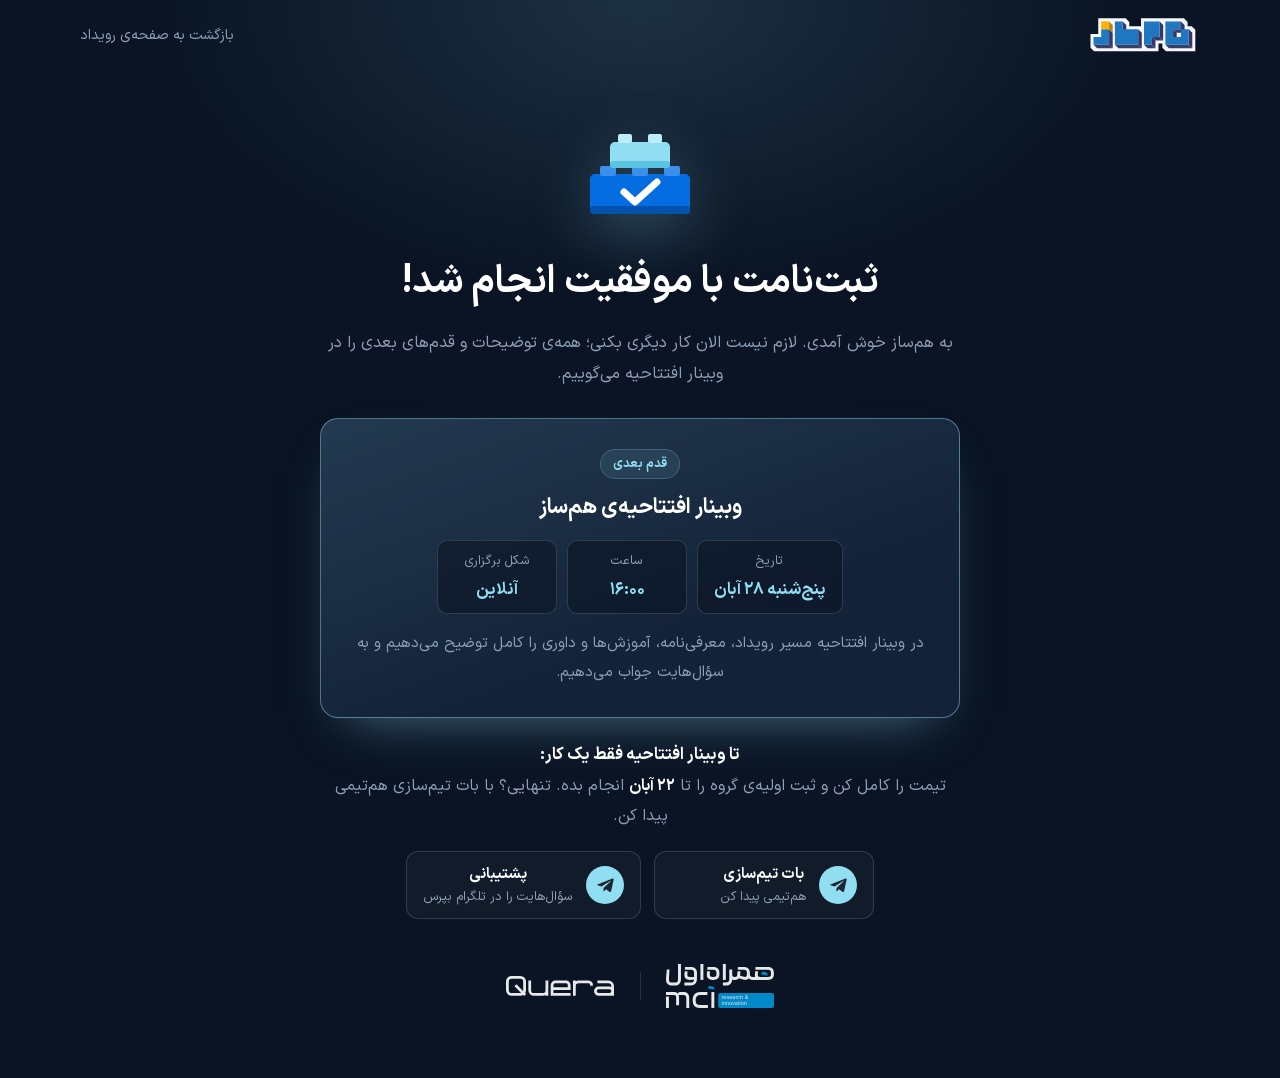
==== commit f2839971: "Use poster illustration in hero, add slogan, reorder logos, extend tiers Co-Authored-By: Claude Opus" ====
--- a/success.html
+++ b/success.html
@@ -6,17 +6,17 @@
   <title>ثبت‌نامت انجام شد | هم‌ساز</title>
   <meta name="robots" content="noindex">
   <meta name="theme-color" content="#0A1424">
-  <link rel="icon" href="assets/logos/hamsaz-icon.svg" type="image/svg+xml">
+  <link rel="icon" href="assets/logos/hamsaz-icon.svg?v=20261104" type="image/svg+xml">
   <link rel="preload" href="assets/fonts/IRANSansX-Regular.woff2" as="font" type="font/woff2" crossorigin>
   <link rel="preload" href="assets/fonts/IRANSansX-Bold.woff2" as="font" type="font/woff2" crossorigin>
-  <link rel="stylesheet" href="assets/css/style.css">
+  <link rel="stylesheet" href="assets/css/style.css?v=20261104">
 </head>
 <body class="done-page">
 
   <header class="nav is-scrolled" id="nav">
     <div class="container nav__inner done__nav">
       <a href="./" class="brand" aria-label="هم‌ساز">
-        <img src="assets/logos/hamsaz-logo.svg" alt="هم‌ساز" class="brand__logo" width="812" height="291">
+        <img src="assets/logos/hamsaz-logo.svg?v=20261104" alt="هم‌ساز" class="brand__logo" width="812" height="291">
       </a>
       <a href="./" class="done__back">بازگشت به صفحه‌ی رویداد</a>
     </div>
@@ -71,13 +71,13 @@
       </div>
 
       <div class="done__orgs">
-        <img src="assets/logos/quera.svg" alt="کوئرا" class="logo-white">
+        <img src="assets/logos/mci-ri.svg?v=20261104" alt="مرکز نوآوری همراه اول">
         <span aria-hidden="true"></span>
-        <img src="assets/logos/mci-ri.svg" alt="مرکز نوآوری همراه اول">
+        <img src="assets/logos/quera.svg?v=20261104" alt="کوئرا" class="logo-white">
       </div>
     </div>
   </main>
 
-  <script src="assets/js/main.js"></script>
+  <script src="assets/js/main.js?v=20261104"></script>
 </body>
 </html>
--- a/assets/css/style.css
+++ b/assets/css/style.css
@@ -135,7 +135,7 @@
 .hero {
   position: relative; padding: 104px 0 48px; overflow: hidden;
   /* هیرو تا پایین نمای اول کشیده می‌شود تا نوار برگزارکنندگان درست زیر آن، در لبه‌ی پایین صفحه، دیده شود */
-  min-height: calc(100svh - var(--orgs-h, 100px)); display: flex; flex-direction: column; justify-content: center;
+  min-height: calc(100svh - var(--orgs-h, 128px)); display: flex; flex-direction: column; justify-content: center;
   background:
     radial-gradient(700px 420px at 20% 30%, rgba(145, 222, 243, .14), transparent 70%),
     radial-gradient(600px 400px at 85% 10%, rgba(4, 109, 226, .18), transparent 70%),
@@ -151,15 +151,16 @@
 }
 .hero__inner { position: relative; display: grid; grid-template-columns: max-content minmax(0, 1fr); gap: 3rem; align-items: center; }
 .hero__title {
-  font-size: clamp(2.1rem, 5vw, 3.25rem); font-weight: 700; line-height: 1.4; white-space: nowrap;
-  margin: 1.1rem 0 .9rem; color: #fff;
+  font-size: clamp(1.35rem, 2.6vw, 1.9rem); font-weight: 700; line-height: 1.5; white-space: nowrap;
+  margin: .5rem 0 .9rem; color: #fff;
 }
 .hero .label-brick { font-weight: 400; }
-.hero__title em {
-  font-style: normal; color: var(--cyan);
+.hero__slogan {
+  font-size: clamp(2.5rem, 5.6vw, 3.9rem); font-weight: 700; line-height: 1.3; white-space: nowrap; margin-top: 1.1rem;
   background: linear-gradient(270deg, var(--cyan-l) 0%, var(--cyan) 40%, var(--blue-l) 100%);
   -webkit-background-clip: text; background-clip: text; -webkit-text-fill-color: transparent;
 }
+.hero__title em { font-style: normal; color: var(--cyan); }
 .hero__alt { display: inline-block; margin-top: 1rem; color: var(--muted); font-size: 13px; }
 .hero__alt a { color: var(--cyan); text-decoration: underline; text-underline-offset: 4px; }
 .hero__lead { font-size: 1.125rem; color: var(--muted); max-width: 34rem; }
@@ -169,18 +170,11 @@
 .orgs__label { color: var(--muted); font-size: .85rem; }
 .partners__logos { display: flex; align-items: center; gap: 1.6rem; }
 .partners__quera { height: 26px; width: auto; }
-.partners__hamrah { height: 46px; width: auto; }
-.partners__dot { width: 1px; height: 34px; background: var(--line-2); }
+.partners__hamrah { height: 76px; width: auto; }
+.partners__dot { width: 1px; height: 44px; background: var(--line-2); }
 
 .hero__visual { display: grid; place-items: center end; } /* در RTL یعنی چسبیده به لبه‌ی چپ گرید */
-.rocket-svg { width: min(300px, 100%); height: auto; overflow: visible; filter: drop-shadow(0 30px 40px rgba(145, 222, 243, .12)); }
-.rocket { animation: hover 3.5s ease-in-out infinite; }
-@keyframes hover { 50% { transform: translateY(-10px); } }
-.flame { transform-box: fill-box; transform-origin: top center; animation: flame .35s ease-in-out infinite alternate; }
-@keyframes flame { to { transform: scaleY(.8) scaleX(.92); } }
-.float-a { animation: float 6s ease-in-out infinite; opacity: .9; }
-.float-b { animation: float 5s ease-in-out infinite reverse; opacity: .9; }
-@keyframes float { 50% { transform: translateY(-8px); } }
+.hero__art { display: block; width: 100%; max-width: 620px; height: auto; filter: drop-shadow(0 26px 44px rgba(4, 109, 226, .28)); }
 
 /* ---------- sections ---------- */
 .section { padding: 84px 0; }
@@ -250,7 +244,9 @@
 .footer__orgs a { transition: opacity .2s; }
 .footer__orgs a:hover img { opacity: 1; }
 .footer__orgs img { height: 22px; width: auto; }
-.footer__orgs a + a img { height: 38px; }
+.footer__orgs a:first-child img { height: 38px; }
+.footer .brand { order: 0; }
+.footer .brand__logo { height: 100px; }
 
 /* ---------- content blocks added from the event brief ---------- */
 .key-dates { display: flex; flex-wrap: wrap; align-items: center; row-gap: .4rem; margin-top: 1.4rem; }
@@ -573,11 +569,11 @@
   .hero__text { display: contents; }
   .hero__inner { gap: 0; justify-items: center; }
   .hero__inner > * , .hero__text > * { order: 5; }
-  .hero__text > .label-brick { order: 1; }
+  .hero__text > .label-brick, .hero__text > .hero__slogan { order: 1; }
   .hero__text > .hero__title { order: 2; }
   .hero__text > .hero__lead { order: 3; }
   .hero__visual { order: 4; display: grid; place-items: center; margin-top: 1.2rem; }
-  .rocket-svg { width: 170px; filter: drop-shadow(0 16px 24px rgba(145, 222, 243, .12)); }
+  .hero__art { width: min(420px, 100%); }
   .hero__actions { width: 100%; }
 }
 @media (max-width: 760px) {
@@ -588,10 +584,11 @@
   .nav__burger span { margin: 4px 0; }
   body .hero { padding-top: calc(56px + 20px); justify-content: flex-start; }
   /* فشرده‌سازی عمودی هیرو تا کل آن در ارتفاع ۷۰۰ پیکسل جا شود */
-  body .hero__title { font-size: 28px; line-height: 1.45; margin: .6rem 0 .4rem; }
+  body .hero__slogan { font-size: 38px; margin-top: .6rem; }
+  body .hero__title { font-size: 20px; line-height: 1.5; margin: .3rem 0 .4rem; }
   body .hero__lead { font-size: 14px; line-height: 1.75; }
   body .hero__visual { margin-top: 24px; }
-  body .rocket-svg { width: 170px; filter: drop-shadow(0 16px 24px rgba(145, 222, 243, .12)); }
+  body .hero__art { width: min(290px, 100%); }
   body .key-dates { margin-top: 24px; }
   body .hero__actions { margin-top: 24px; gap: .5rem; }
   body .hero__alt { margin-top: .6rem; font-size: 12px; }
@@ -640,7 +637,7 @@
 }
 @media (max-width: 600px) {
   .section { padding: 76px 0; }
-  .hero { padding: 88px 0 32px; --orgs-h: 118px; }
+  .hero { padding: 88px 0 32px; --orgs-h: 140px; }
   .hero__actions { margin-top: 1.5rem; }
   .orgs__inner { flex-direction: column; padding-block: 1.2rem; }
   .org-logos { gap: 1.6rem; }
@@ -649,7 +646,7 @@
   .org-logos img:last-child { height: 46px; }
   .partners__logos { gap: 1.2rem; }
   .partners__quera { height: 22px; }
-  .partners__hamrah { height: 40px; }
+  .partners__hamrah { height: 62px; }
   .key-dates > div { flex-direction: column; align-items: center; gap: 0; padding-inline: .9rem; }
   .key-dates > div:first-child { padding-inline-start: .9rem; }
   .infobar { padding: .6rem; }
@@ -747,8 +744,8 @@
 .done__todo b { color: #fff; }
 .done__links { justify-content: center; width: 100%; }
 .done__orgs { display: flex; align-items: center; gap: 1.6rem; margin-top: 1.6rem; opacity: .9; }
-.done__orgs img:first-child { height: 20px; width: auto; }
-.done__orgs img:last-child { height: 36px; width: auto; }
+.done__orgs img:first-child { height: 44px; width: auto; }
+.done__orgs img:last-child { height: 20px; width: auto; }
 .done__orgs span { width: 1px; height: 28px; background: var(--line-2); }
 @media (max-width: 760px) {
   .done-page .nav__inner { display: flex; }
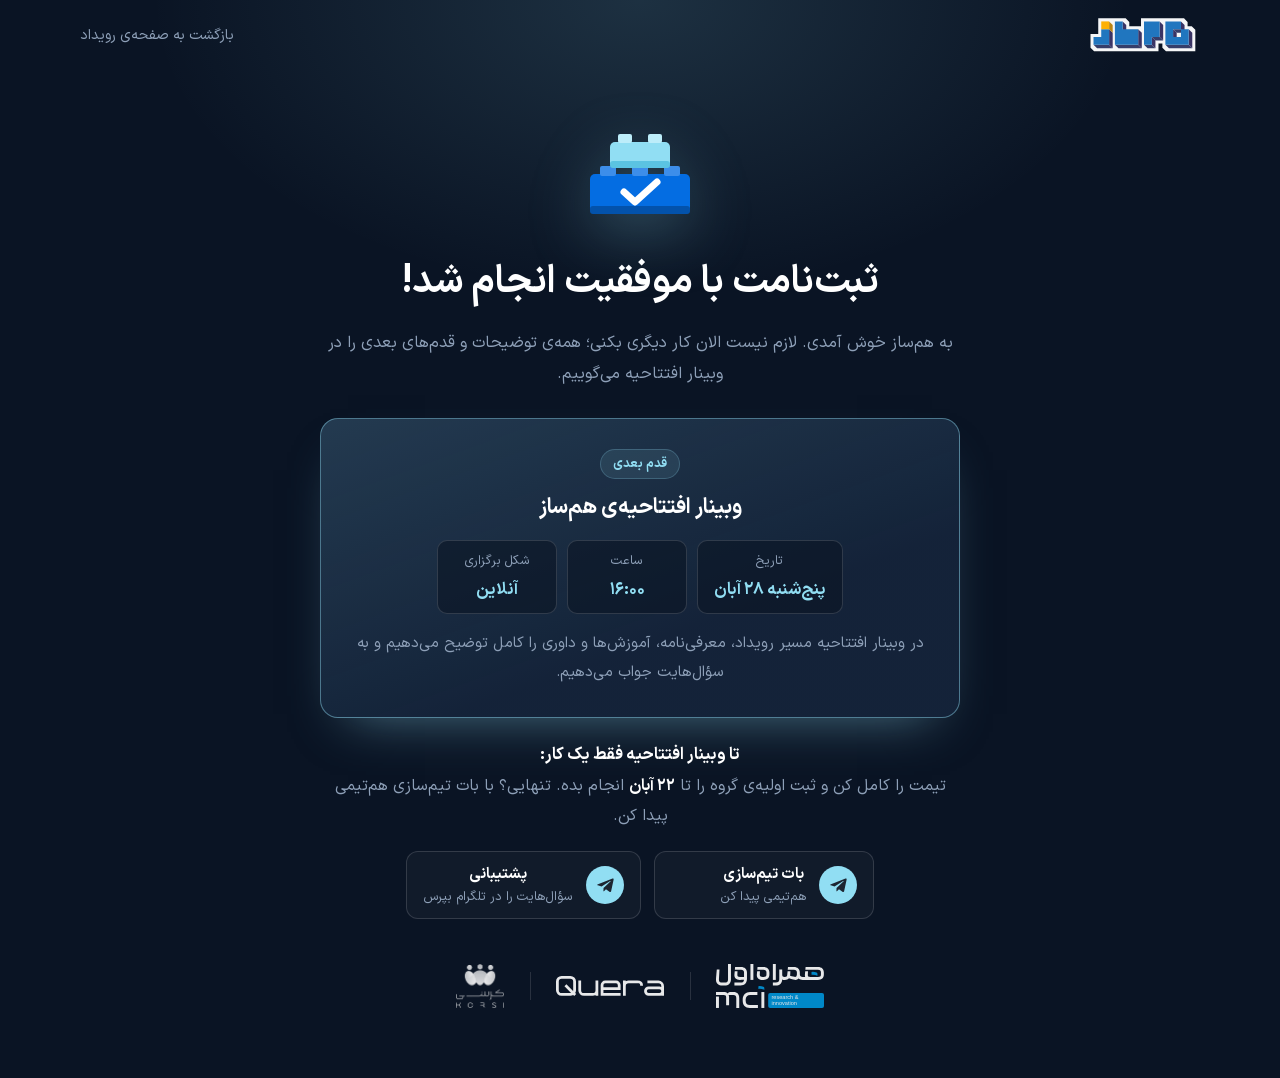
==== commit 7dd1bebc: "Move Korsi from sponsors to organizers and link its site Co-Authored-By: Claude Opus 5.5 <noreply@an" ====
--- a/success.html
+++ b/success.html
@@ -6,17 +6,17 @@
   <title>ثبت‌نامت انجام شد | هم‌ساز</title>
   <meta name="robots" content="noindex">
   <meta name="theme-color" content="#0A1424">
-  <link rel="icon" href="assets/logos/hamsaz-icon.svg?v=20261104" type="image/svg+xml">
+  <link rel="icon" href="assets/logos/hamsaz-icon.svg?v=20261104b" type="image/svg+xml">
   <link rel="preload" href="assets/fonts/IRANSansX-Regular.woff2" as="font" type="font/woff2" crossorigin>
   <link rel="preload" href="assets/fonts/IRANSansX-Bold.woff2" as="font" type="font/woff2" crossorigin>
-  <link rel="stylesheet" href="assets/css/style.css?v=20261104">
+  <link rel="stylesheet" href="assets/css/style.css?v=20261104b">
 </head>
 <body class="done-page">
 
   <header class="nav is-scrolled" id="nav">
     <div class="container nav__inner done__nav">
       <a href="./" class="brand" aria-label="هم‌ساز">
-        <img src="assets/logos/hamsaz-logo.svg?v=20261104" alt="هم‌ساز" class="brand__logo" width="812" height="291">
+        <img src="assets/logos/hamsaz-logo.svg?v=20261104b" alt="هم‌ساز" class="brand__logo" width="812" height="291">
       </a>
       <a href="./" class="done__back">بازگشت به صفحه‌ی رویداد</a>
     </div>
@@ -71,13 +71,15 @@
       </div>
 
       <div class="done__orgs">
-        <img src="assets/logos/mci-ri.svg?v=20261104" alt="مرکز نوآوری همراه اول">
+        <img src="assets/logos/mci-ri.svg?v=20261104b" alt="مرکز نوآوری همراه اول">
         <span aria-hidden="true"></span>
-        <img src="assets/logos/quera.svg?v=20261104" alt="کوئرا" class="logo-white">
+        <img src="assets/logos/quera.svg?v=20261104b" alt="کوئرا" class="logo-white">
+        <span aria-hidden="true"></span>
+        <a href="https://korsi.ai/fa" target="_blank" rel="noopener" class="done__korsi"><img src="assets/logos/korsi.png?v=20261104b" alt="کرسی" width="389" height="360"></a>
       </div>
     </div>
   </main>
 
-  <script src="assets/js/main.js?v=20261104"></script>
+  <script src="assets/js/main.js?v=20261104b"></script>
 </body>
 </html>
--- a/assets/css/style.css
+++ b/assets/css/style.css
@@ -171,6 +171,8 @@
 .partners__logos { display: flex; align-items: center; gap: 1.6rem; }
 .partners__quera { height: 26px; width: auto; }
 .partners__hamrah { height: 76px; width: auto; }
+.partners__korsi img { display: block; height: 68px; width: auto; transition: opacity .2s; }
+.partners__korsi:hover img { opacity: .8; }
 .partners__dot { width: 1px; height: 44px; background: var(--line-2); }
 
 .hero__visual { display: grid; place-items: center end; } /* در RTL یعنی چسبیده به لبه‌ی چپ گرید */
@@ -245,6 +247,7 @@
 .footer__orgs a:hover img { opacity: 1; }
 .footer__orgs img { height: 22px; width: auto; }
 .footer__orgs a:first-child img { height: 38px; }
+.footer__orgs .footer__korsi img { height: 44px; }
 .footer .brand { order: 0; }
 .footer .brand__logo { height: 100px; }
 
@@ -644,9 +647,10 @@
   .org-logos span { display: none; }
   .org-logos img:first-child { height: 26px; }
   .org-logos img:last-child { height: 46px; }
-  .partners__logos { gap: 1.2rem; }
-  .partners__quera { height: 22px; }
-  .partners__hamrah { height: 62px; }
+  .partners__logos { gap: .8rem; }
+  .partners__quera { height: 18px; }
+  .partners__hamrah { height: 50px; }
+  .partners__korsi img { height: 48px; }
   .key-dates > div { flex-direction: column; align-items: center; gap: 0; padding-inline: .9rem; }
   .key-dates > div:first-child { padding-inline-start: .9rem; }
   .infobar { padding: .6rem; }
@@ -745,8 +749,10 @@
 .done__links { justify-content: center; width: 100%; }
 .done__orgs { display: flex; align-items: center; gap: 1.6rem; margin-top: 1.6rem; opacity: .9; }
 .done__orgs img:first-child { height: 44px; width: auto; }
-.done__orgs img:last-child { height: 20px; width: auto; }
+.done__orgs .logo-white { height: 20px; width: auto; }
+.done__korsi img { display: block; height: 44px; width: auto; }
 .done__orgs span { width: 1px; height: 28px; background: var(--line-2); }
+@media (max-width: 600px) { .done__orgs { gap: .8rem; } }
 @media (max-width: 760px) {
   .done-page .nav__inner { display: flex; }
   .done-page .nav .brand { display: inline-flex; }
@@ -769,7 +775,7 @@
 /* ---------- حامیان ---------- */
 .sponsors { border-top: 1px solid var(--line); padding-block: 64px 72px; }
 .sponsors .section__head { margin-bottom: 2rem; }
-.sponsors__logos { display: grid; grid-template-columns: repeat(3, minmax(0, 200px)); justify-content: center; gap: 1rem; list-style: none; padding: 0; margin: 0; }
+.sponsors__logos { display: grid; grid-template-columns: repeat(2, minmax(0, 200px)); justify-content: center; gap: 1rem; list-style: none; padding: 0; margin: 0; }
 .sponsors__logos li { display: flex; align-items: center; justify-content: center; box-sizing: border-box; height: 150px; padding: 22px; background: var(--surface); border: 1px solid var(--line); border-radius: 12px; transition: border-color .25s; }
 .sponsors__logos li:hover { border-color: rgba(145, 222, 243, .35); }
 .sponsors__logos img { display: block; width: auto; height: auto; max-width: 100%; max-height: 100%; opacity: .88; transition: opacity .25s; }
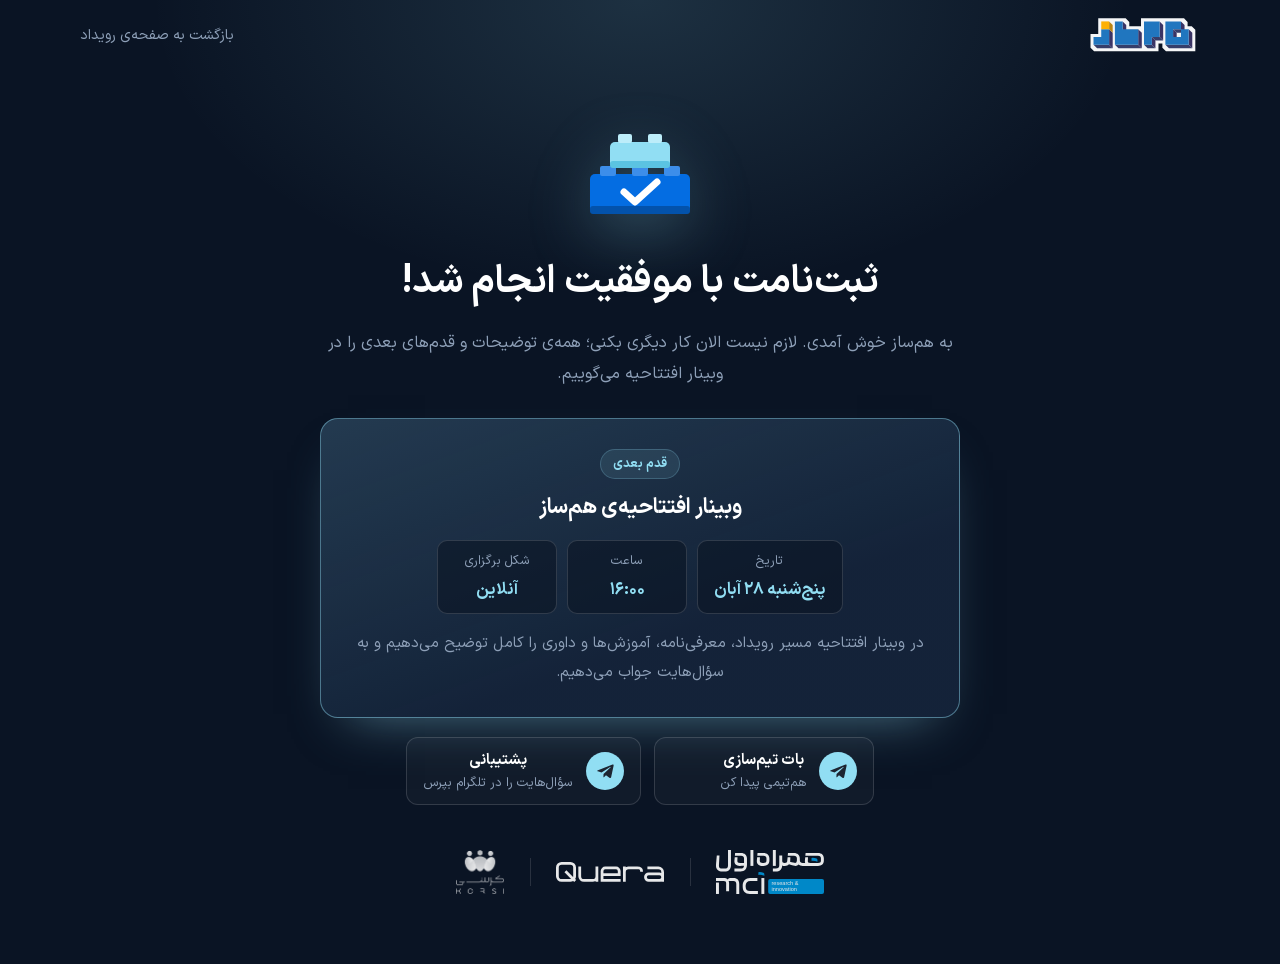
==== commit 428e7347: "Remove the todo block from the success page Co-Authored-By: Claude Opus 5.5 <noreply@anthropic.com>" ====
--- a/success.html
+++ b/success.html
@@ -54,11 +54,6 @@
         <p>در وبینار افتتاحیه مسیر رویداد، معرفی‌نامه، آموزش‌ها و داوری را کامل توضیح می‌دهیم و به سؤال‌هایت جواب می‌دهیم.</p>
       </section>
 
-      <div class="done__todo">
-        <h3>تا وبینار افتتاحیه فقط یک کار:</h3>
-        <p>تیمت را کامل کن و ثبت اولیه‌ی گروه را تا <b>۲۲ آبان</b> انجام بده. تنهایی؟ با بات تیم‌سازی هم‌تیمی پیدا کن.</p>
-      </div>
-
       <div class="footer__tg done__links">
         <a href="#" class="tg-link" data-link="teamBot">
           <span class="tg-link__icon" aria-hidden="true"><svg viewBox="0 0 24 24"><path d="M9.04 15.47 8.9 19.5c.47 0 .67-.2.91-.44l2.18-2.09 4.52 3.31c.83.46 1.42.22 1.64-.77l2.97-13.93c.27-1.23-.44-1.71-1.25-1.41L2.4 10.97c-1.2.47-1.18 1.14-.2 1.44l4.46 1.39 10.35-6.53c.49-.32.93-.14.56.18z"/></svg></span>
